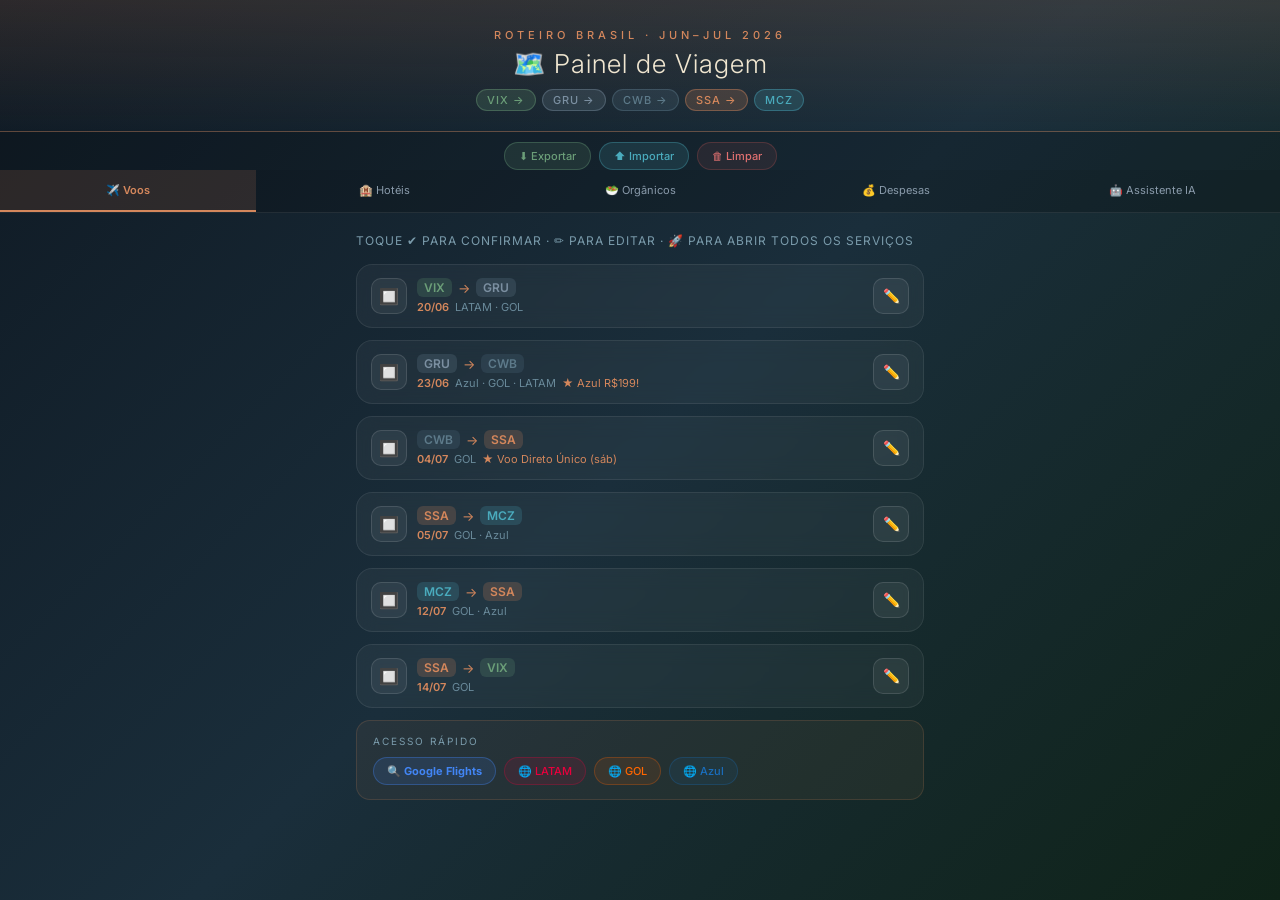
==== index.html @ 9ca381cf "feat: Painel de Viagem PWA - despesas com donut chart, sub-itens e gastos personalizados" ====
<!DOCTYPE html>
<html lang="pt-BR">
<head>
  <meta charset="UTF-8">
  <meta name="viewport" content="width=device-width, initial-scale=1.0, viewport-fit=cover">
  <meta name="description" content="Painel inteligente de viagem Brasil com busca de voos e hotéis em 8+ serviços gratuitos e análise IA Gemini Pro">
  <meta name="theme-color" content="#D4875C">
  <meta name="apple-mobile-web-app-capable" content="yes">
  <meta name="apple-mobile-web-app-status-bar-style" content="black-translucent">
  <meta name="apple-mobile-web-app-title" content="Viagem Brasil">
  <link rel="manifest" href="manifest.json">
  <link rel="icon" type="image/png" href="icons/icon-192.png">
  <link rel="apple-touch-icon" href="icons/icon-192.png">
  <title>🗺️ Painel de Viagem — PWA</title>
  <link rel="stylesheet" href="style.css">
</head>
<body>

<!-- HEADER -->
<div id="header">
  <div class="sub">Roteiro Brasil · Jun–Jul 2026</div>
  <h1>🗺️ Painel de Viagem</h1>
  <div class="route-chips" id="route-chips"></div>
</div>

<!-- TOOLBAR -->
<div id="toolbar">
  <button class="tool-btn undo" id="btn-undo-import" onclick="renderUndoModal()" style="display:none;background:rgba(212,135,92,0.15);border:1px solid rgba(212,135,92,0.4);color:#D4875C">⏪ Desfazer</button>
  <button class="tool-btn export" onclick="exportData()">⬇ Exportar</button>
  <button class="tool-btn import" onclick="importData()">⬆ Importar</button>
  <button class="tool-btn reset"  onclick="resetData()">🗑 Limpar</button>
</div>

<!-- TABS -->
<div id="tabs">
  <button class="tab-btn active" onclick="switchTab(0)">✈️ Voos</button>
  <button class="tab-btn" onclick="switchTab(1)">🏨 Hotéis</button>
  <button class="tab-btn" onclick="switchTab(2)">🥗 Orgânicos</button>
  <button class="tab-btn" onclick="switchTab(3)">💰 Despesas</button>
  <button class="tab-btn" onclick="switchTab(4)">🤖 Assistente IA</button>
</div>

<div id="content"></div>

<!-- PWA Install Banner -->
<div id="install-banner">📲 Instalar como App</div>

<!-- Scripts -->
<script src="app-data.js"></script>
<script src="app-render.js"></script>
<script src="app-ai.js"></script>

</body>
</html>
---- style.css ----
@import url('https://fonts.googleapis.com/css2?family=Inter:wght@300;400;500;600;700&display=swap');
:root {
  --bg-deep: #0F1923; --bg-mid: #1A2E3B; --bg-green: #0F2318;
  --accent: #D4875C; --teal: #4AABBD; --green: #6B9E78; --red: #E07070;
  --text: #E8DFC8; --text-dim: #8A9BAB; --text-muted: #6A8A9A; --text-hint: #5A8A9A;
  --card-bg: rgba(255,255,255,0.04); --card-border: rgba(255,255,255,0.08);
  --glass: rgba(255,255,255,0.06); --glass-border: rgba(255,255,255,0.12);
}
* { box-sizing: border-box; margin: 0; padding: 0; }
body {
  font-family: 'Inter', system-ui, sans-serif;
  background: linear-gradient(135deg, var(--bg-deep) 0%, var(--bg-mid) 50%, var(--bg-green) 100%);
  min-height: 100vh; color: var(--text);
  -webkit-font-smoothing: antialiased;
}
/* HEADER */
#header {
  background: linear-gradient(180deg, rgba(212,135,92,0.15) 0%, transparent 100%);
  border-bottom: 1px solid rgba(212,135,92,0.3);
  padding: 28px 24px 20px; text-align: center;
}
#header .sub { font-size: 11px; letter-spacing: 4px; color: var(--accent); text-transform: uppercase; margin-bottom: 6px; font-weight: 500; }
#header h1 { font-size: 26px; font-weight: 300; color: #F0E6D0; letter-spacing: 1px; }
.route-chips { margin-top: 10px; display: flex; justify-content: center; gap: 6px; flex-wrap: wrap; }
.chip { padding: 3px 10px; border-radius: 20px; font-size: 11px; letter-spacing: 1px; font-weight: 500; }
/* TABS */
#tabs { display: flex; border-bottom: 1px solid rgba(255,255,255,0.08); background: rgba(0,0,0,0.2); overflow-x: auto; }
.tab-btn {
  flex: 1; padding: 13px 4px; border: none; cursor: pointer;
  background: transparent; border-bottom: 2px solid transparent;
  color: var(--text-dim); font-size: 11px; font-family: 'Inter', sans-serif;
  transition: all 0.25s ease; white-space: nowrap; min-width: 0;
}
.tab-btn.active { background: rgba(212,135,92,0.15); border-bottom: 2px solid var(--accent); color: var(--accent); font-weight: 600; }
.tab-btn:hover:not(.active) { color: var(--text); background: rgba(255,255,255,0.03); }
/* CONTENT */
#content { padding: 20px 16px; max-width: 600px; margin: 0 auto; }
.section-hint { font-size: 12px; color: #7A9BAB; margin: 0 0 16px; letter-spacing: 1px; font-weight: 400; }
/* CARD */
.card {
  border-radius: 16px; margin-bottom: 12px; overflow: hidden;
  border: 1px solid var(--card-border); background: var(--card-bg);
  transition: all 0.3s ease; backdrop-filter: blur(10px);
}
.card:hover { border-color: rgba(255,255,255,0.15); transform: translateY(-1px); }
.card.confirmed { background: rgba(74,171,189,0.08); border-color: rgba(74,171,189,0.35); }
.card-header { display: flex; align-items: center; padding: 13px 14px; gap: 10px; }
.card-body { border-top: 1px solid rgba(255,255,255,0.07); background: rgba(0,0,0,0.25); padding: 14px 14px 16px; }
.card-body.hidden { display: none; }
/* BUTTONS */
.btn-confirm, .btn-expand {
  border-radius: 10px; width: 36px; height: 36px; font-size: 16px;
  cursor: pointer; flex-shrink: 0; display: flex; align-items: center; justify-content: center;
  border: 1px solid var(--glass-border); background: var(--glass);
  transition: all 0.2s ease;
}
.btn-confirm:hover, .btn-expand:hover { background: rgba(255,255,255,0.1); transform: scale(1.05); }
.btn-confirm:active, .btn-expand:active { transform: scale(0.95); }
.btn-confirm.on { background: rgba(74,171,189,0.2); border-color: var(--teal); }
.btn-expand { font-size: 14px; color: var(--text-dim); }
/* INPUTS */
.field-label { font-size: 10px; color: var(--text-hint); letter-spacing: 1px; display: block; margin-bottom: 4px; font-weight: 600; }
.field-input {
  width: 100%; padding: 8px 12px; border-radius: 10px;
  border: 1px solid rgba(255,255,255,0.1); background: rgba(255,255,255,0.05);
  color: var(--text); font-size: 12px; outline: none; font-family: 'Inter', sans-serif;
  transition: border-color 0.2s ease;
}
.field-input:focus { border-color: var(--accent); background: rgba(255,255,255,0.07); }
.field-input::placeholder { color: #4A6A7A; }
.grid-2 { display: grid; grid-template-columns: 1fr 1fr; gap: 8px; }
.grid-1 { display: grid; grid-template-columns: 1fr; gap: 8px; }
/* LINKS */
.links-row { display: flex; gap: 8px; margin-bottom: 14px; flex-wrap: wrap; }
.link-btn {
  padding: 6px 13px; border-radius: 20px; font-size: 11px;
  text-decoration: none; display: inline-block; font-weight: 500;
  transition: all 0.2s ease;
}
.link-btn:hover { transform: translateY(-1px); filter: brightness(1.1); }
/* AIRLINE */
.airline-btns { display: flex; gap: 8px; margin-bottom: 14px; flex-wrap: wrap; }
.airline-btn {
  padding: 6px 14px; border-radius: 20px; cursor: pointer; font-size: 12px;
  border: 1px solid var(--glass-border); background: var(--card-bg);
  color: var(--text-dim); font-family: 'Inter', sans-serif; transition: all 0.2s ease; font-weight: 500;
}
.airline-btn:hover { transform: scale(1.03); }
/* PAY */
.pay-btns { display: flex; gap: 8px; margin-bottom: 10px; flex-wrap: wrap; }
.pay-btn {
  padding: 6px 14px; border-radius: 20px; cursor: pointer; font-size: 11px;
  font-family: 'Inter', sans-serif; transition: all 0.2s ease; font-weight: 500;
  border: 1px solid rgba(255,255,255,0.15); background: var(--card-bg); color: var(--text-muted);
}
/* ORGANIC */
.org-card {
  background: rgba(107,158,120,0.08); border: 1px solid rgba(107,158,120,0.2);
  border-radius: 16px; padding: 18px 16px; margin-bottom: 12px;
  display: flex; justify-content: space-between; align-items: flex-start;
  transition: all 0.2s ease;
}
.org-card:hover { border-color: rgba(107,158,120,0.4); }
/* EXPENSE */
.exp-card {
  background: var(--card-bg); border: 1px solid var(--card-border);
  border-radius: 14px; padding: 14px 16px; margin-bottom: 10px;
  transition: all 0.3s ease;
}
.exp-card:hover { border-color: rgba(255,255,255,0.15); }
.exp-row { display: flex; justify-content: space-between; margin-bottom: 10px; }
.exp-input-row { display: flex; gap: 10px; align-items: center; }
.exp-diff { padding: 8px 12px; border-radius: 10px; font-size: 13px; font-weight: 600; white-space: nowrap; }
/* DONUT CHART */
.donut-wrap {
  display: flex; align-items: center; gap: 20px; justify-content: center;
  margin-bottom: 20px; padding: 20px; border-radius: 16px;
  background: linear-gradient(135deg, rgba(212,135,92,0.06), rgba(74,171,189,0.04));
  border: 1px solid rgba(255,255,255,0.06);
}
.donut-svg-wrap { position: relative; flex-shrink: 0; }
.donut-center {
  position: absolute; top: 50%; left: 50%; transform: translate(-50%,-50%);
  text-align: center;
}
.donut-legend { display: flex; flex-direction: column; gap: 2px; }
.donut-legend-row { display: flex; align-items: center; gap: 8px; font-size: 11px; padding: 3px 0; }
.donut-dot { width: 10px; height: 10px; border-radius: 3px; flex-shrink: 0; }
.donut-label { color: #8A9BAB; flex: 1; white-space: nowrap; }
.donut-pct { color: #F0E6D0; font-weight: 600; min-width: 30px; text-align: right; }
/* SUB-ITEMS */
.exp-subs {
  margin: 0 -4px 10px; padding: 8px 10px; border-radius: 10px;
  background: rgba(0,0,0,0.2); border: 1px solid rgba(255,255,255,0.04);
}
.exp-sub {
  display: flex; align-items: center; justify-content: space-between;
  padding: 5px 4px; border-bottom: 1px solid rgba(255,255,255,0.04);
}
.exp-sub:last-child { border-bottom: none; }
.exp-sub-left { display: flex; align-items: center; gap: 6px; flex: 1; min-width: 0; overflow: hidden; }
.exp-sub-label { font-size: 11px; color: #E8DFC8; font-weight: 500; white-space: nowrap; }
.exp-sub-meta { font-size: 10px; color: #5A7A8A; white-space: nowrap; }
.exp-sub-val { font-size: 11px; font-weight: 600; white-space: nowrap; margin-left: 8px; }
/* AUTO BADGE */
.exp-auto-badge {
  font-size: 8px; padding: 2px 6px; border-radius: 8px; letter-spacing: 0.5px;
  background: rgba(74,171,189,0.12); color: #4AABBD; border: 1px solid rgba(74,171,189,0.25);
  font-weight: 700;
}
/* REMOVE BUTTON */
.exp-remove-btn {
  width: 18px; height: 18px; border-radius: 50%; border: none; margin-left: 4px;
  background: rgba(180,80,80,0.15); color: #E07070; cursor: pointer;
  font-size: 10px; display: inline-flex; align-items: center; justify-content: center;
  transition: all 0.2s; line-height: 1;
}
.exp-remove-btn:hover { background: rgba(180,80,80,0.3); transform: scale(1.15); }
/* ADD EXPENSE */
.exp-add-btn {
  width: 100%; padding: 12px; border-radius: 12px; margin-bottom: 12px;
  border: 1px dashed rgba(107,158,120,0.4); background: rgba(107,158,120,0.05);
  color: #6B9E78; cursor: pointer; font-family: 'Inter', sans-serif;
  font-size: 13px; font-weight: 500; transition: all 0.2s;
}
.exp-add-btn:hover { background: rgba(107,158,120,0.12); border-color: rgba(107,158,120,0.6); transform: translateY(-1px); }
.exp-add-form {
  background: rgba(0,0,0,0.3); border: 1px solid rgba(212,135,92,0.25);
  border-radius: 14px; padding: 16px; margin-bottom: 16px;
  animation: fadeIn 0.3s ease;
}
/* TOTALS */
#totals-box {
  margin-top: 20px; padding: 20px; border-radius: 16px;
  background: linear-gradient(135deg, rgba(212,135,92,0.12), rgba(74,171,189,0.08));
  border: 1px solid rgba(212,135,92,0.25); backdrop-filter: blur(10px);
}
.totals-row { display: flex; justify-content: space-between; margin-bottom: 10px; }
#progress-wrap { margin-top: 12px; padding-top: 12px; border-top: 1px solid rgba(255,255,255,0.08); }
#progress-bar-bg { margin-top: 6px; height: 6px; border-radius: 3px; background: rgba(255,255,255,0.08); }
#progress-bar { height: 100%; border-radius: 3px; background: linear-gradient(90deg,var(--teal),var(--green)); transition: width 0.4s; }
/* QUICKLINKS */
.quicklinks {
  margin-top: 4px; padding: 14px 16px; border-radius: 14px;
  background: rgba(212,135,92,0.07); border: 1px solid rgba(212,135,92,0.18);
}
.tag { padding: 2px 7px; border-radius: 6px; font-size: 12px; font-weight: 600; }
.inline-tag { font-size: 11px; padding: 1px 7px; border-radius: 10px; background: rgba(74,171,189,0.12); color: var(--teal); font-weight: 500; }
.section-title { font-size: 10px; letter-spacing: 2px; color: var(--text-hint); text-transform: uppercase; margin-bottom: 8px; display: block; font-weight: 600; }
/* TOOLBAR */
#toolbar { display: flex; justify-content: center; gap: 8px; flex-wrap: wrap; padding: 10px 16px 0; background: rgba(0,0,0,0.15); }
.tool-btn {
  padding: 6px 14px; border-radius: 20px; font-size: 11px; cursor: pointer;
  font-family: 'Inter', sans-serif; border: none; transition: all 0.2s ease; font-weight: 500;
}
.tool-btn:hover { transform: translateY(-1px); }
.tool-btn.export { background: rgba(107,158,120,0.15); border: 1px solid rgba(107,158,120,0.35); color: var(--green); }
.tool-btn.import { background: rgba(74,171,189,0.15); border: 1px solid rgba(74,171,189,0.35); color: var(--teal); }
.tool-btn.reset { background: rgba(180,80,80,0.12); border: 1px solid rgba(180,80,80,0.3); color: var(--red); }
/* AI TAB */
.ai-glass {
  background: linear-gradient(135deg, rgba(212,135,92,0.08), rgba(74,171,189,0.06));
  border: 1px solid rgba(212,135,92,0.2); border-radius: 16px;
  padding: 20px; backdrop-filter: blur(12px); margin-bottom: 16px;
}
.ai-btn {
  width: 100%; padding: 14px; border-radius: 12px; border: none; cursor: pointer;
  font-family: 'Inter', sans-serif; font-size: 14px; font-weight: 600;
  background: linear-gradient(135deg, var(--accent), #C06A3A);
  color: white; transition: all 0.3s ease; letter-spacing: 0.5px;
}
.ai-btn:hover { transform: translateY(-2px); box-shadow: 0 8px 25px rgba(212,135,92,0.3); }
.ai-btn:active { transform: translateY(0); }
.ai-btn:disabled { opacity: 0.5; cursor: not-allowed; transform: none; box-shadow: none; }
.ai-result {
  background: rgba(0,0,0,0.3); border: 1px solid rgba(74,171,189,0.2);
  border-radius: 14px; padding: 18px; margin-top: 16px;
  font-size: 13px; line-height: 1.7; color: var(--text);
  white-space: pre-wrap; animation: fadeIn 0.5s ease;
}
.ai-option {
  background: var(--card-bg); border: 1px solid var(--card-border);
  border-radius: 12px; padding: 12px; margin-bottom: 8px;
  display: grid; grid-template-columns: 1fr 1fr; gap: 6px;
}
.ai-option .field-input { font-size: 11px; padding: 6px 8px; }
.option-remove {
  position: absolute; top: 4px; right: 4px; width: 20px; height: 20px;
  border-radius: 50%; border: none; background: rgba(180,80,80,0.2); color: var(--red);
  cursor: pointer; font-size: 11px; display: flex; align-items: center; justify-content: center;
}
.open-all-btn {
  display: flex; align-items: center; justify-content: center; gap: 6px;
  width: 100%; padding: 10px; border-radius: 10px; border: 1px dashed rgba(74,171,189,0.3);
  background: rgba(74,171,189,0.05); color: var(--teal);
  cursor: pointer; font-family: 'Inter', sans-serif; font-size: 12px; font-weight: 500;
  transition: all 0.2s ease; margin-bottom: 14px;
}
.open-all-btn:hover { background: rgba(74,171,189,0.1); border-color: rgba(74,171,189,0.5); }
/* SEARCH PANEL */
.search-link {
  display: flex; align-items: center; gap: 10px; padding: 9px 12px;
  border-radius: 10px; text-decoration: none; transition: all 0.2s ease; margin-bottom: 7px;
}
.search-link:hover { transform: translateX(3px); filter: brightness(1.15); }
/* ANIMATIONS */
@keyframes fadeIn { from { opacity: 0; transform: translateY(8px); } to { opacity: 1; transform: translateY(0); } }
@keyframes pulse { 0%,100% { opacity: 1; } 50% { opacity: 0.5; } }
@keyframes spin { to { transform: rotate(360deg); } }
.loading-dots::after { content: ''; animation: pulse 1.5s infinite; }
/* INSTALL BANNER */
#install-banner {
  display: none; position: fixed; bottom: 20px; left: 50%; transform: translateX(-50%);
  background: linear-gradient(135deg, var(--accent), #C06A3A);
  color: white; padding: 12px 24px; border-radius: 30px; font-size: 13px; font-weight: 600;
  cursor: pointer; box-shadow: 0 8px 30px rgba(212,135,92,0.4); z-index: 998;
  animation: fadeIn 0.5s ease; font-family: 'Inter', sans-serif;
}
#install-banner:hover { transform: translateX(-50%) translateY(-2px); }
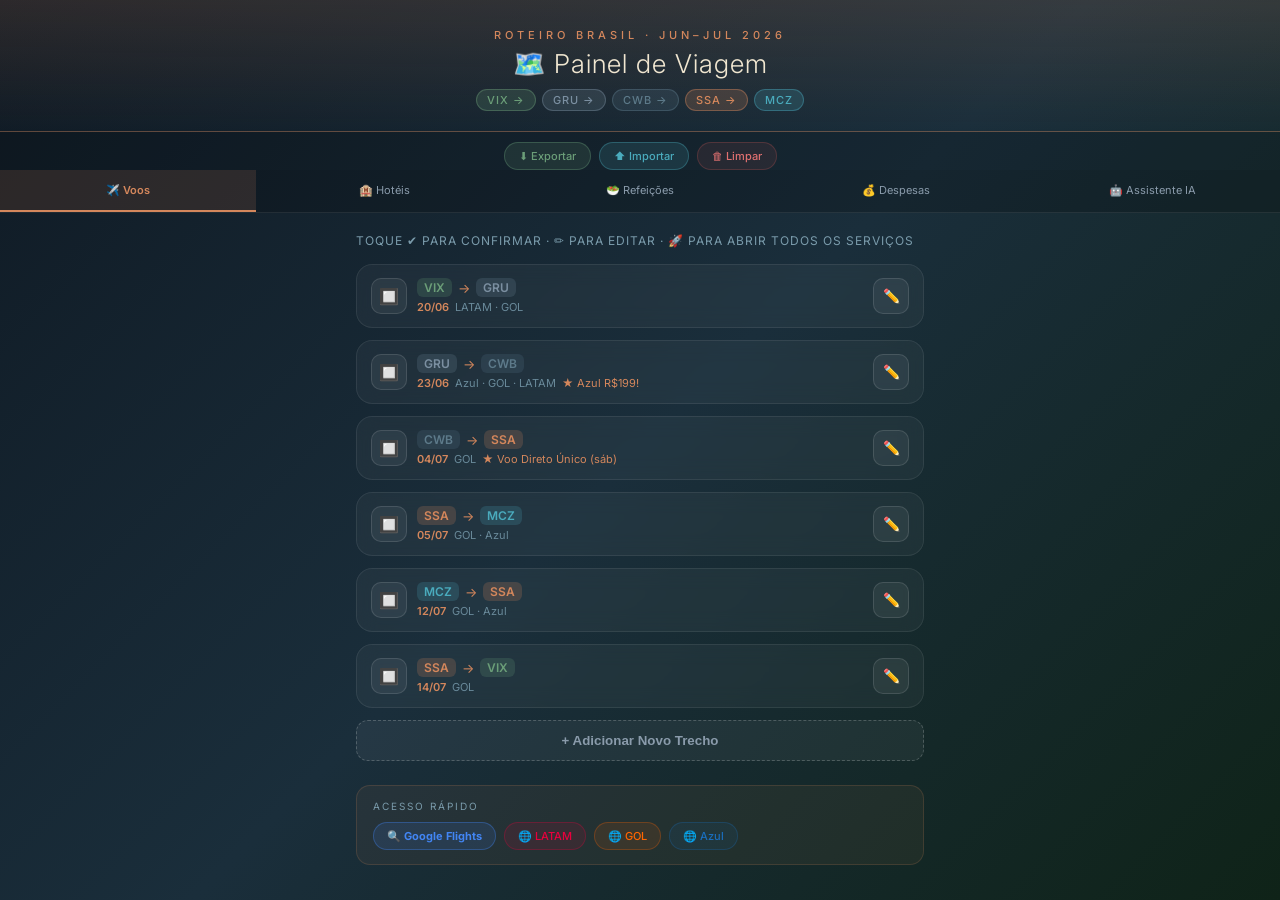
==== commit 5cfab309: "feat: complete CRUD implementation for flights, hotels, meals and expenses integration" ====
--- a/index.html
+++ b/index.html
@@ -35,7 +35,7 @@
 <div id="tabs">
   <button class="tab-btn active" onclick="switchTab(0)">✈️ Voos</button>
   <button class="tab-btn" onclick="switchTab(1)">🏨 Hotéis</button>
-  <button class="tab-btn" onclick="switchTab(2)">🥗 Orgânicos</button>
+  <button class="tab-btn" onclick="switchTab(2)">🥗 Refeições</button>
   <button class="tab-btn" onclick="switchTab(3)">💰 Despesas</button>
   <button class="tab-btn" onclick="switchTab(4)">🤖 Assistente IA</button>
 </div>
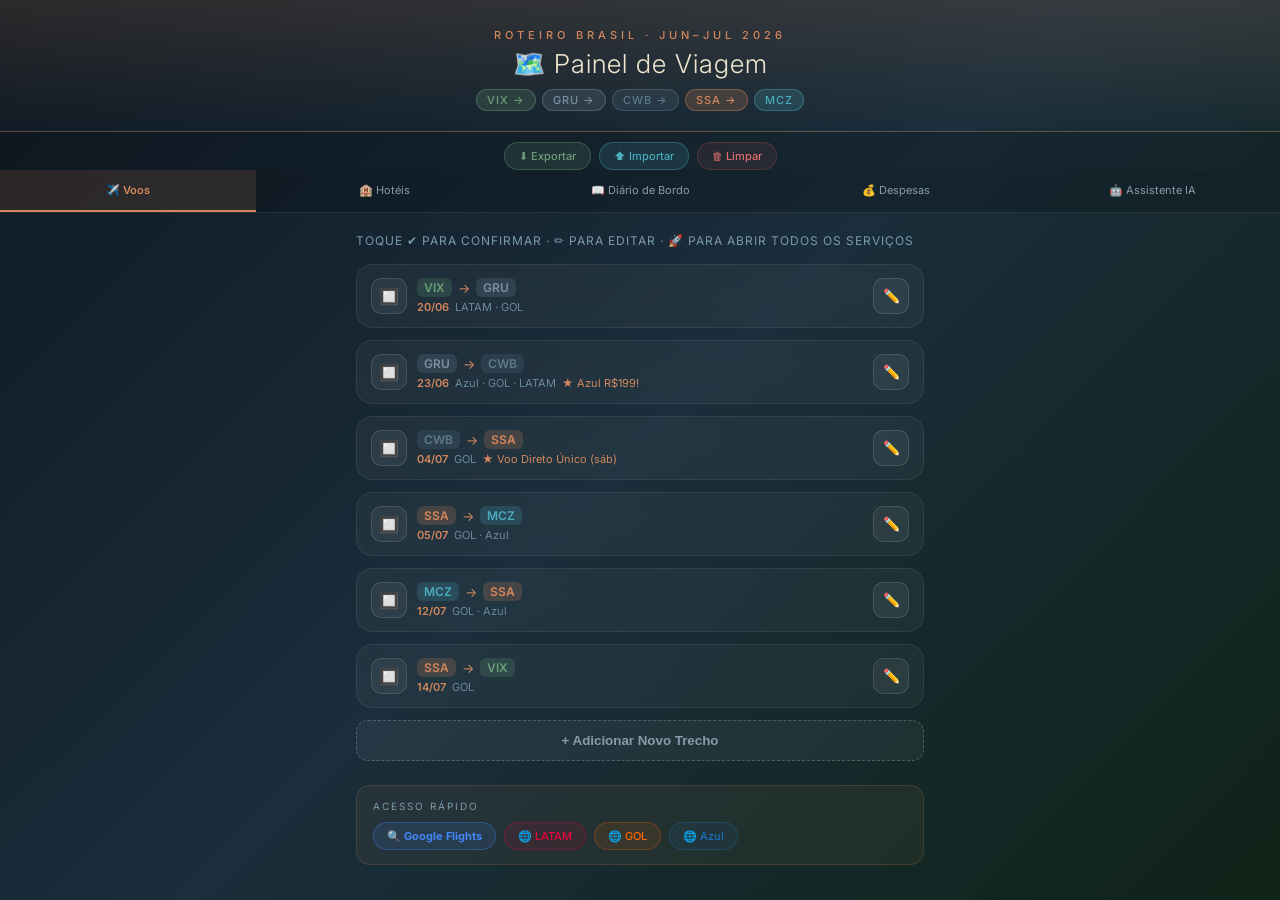
==== commit dc9ab394: "feat: transforma refeicoes em diario de bordo e sincroniza crud com aba despesas" ====
--- a/index.html
+++ b/index.html
@@ -35,7 +35,7 @@
 <div id="tabs">
   <button class="tab-btn active" onclick="switchTab(0)">✈️ Voos</button>
   <button class="tab-btn" onclick="switchTab(1)">🏨 Hotéis</button>
-  <button class="tab-btn" onclick="switchTab(2)">🥗 Refeições</button>
+  <button class="tab-btn" onclick="switchTab(2)">📖 Diário de Bordo</button>
   <button class="tab-btn" onclick="switchTab(3)">💰 Despesas</button>
   <button class="tab-btn" onclick="switchTab(4)">🤖 Assistente IA</button>
 </div>
